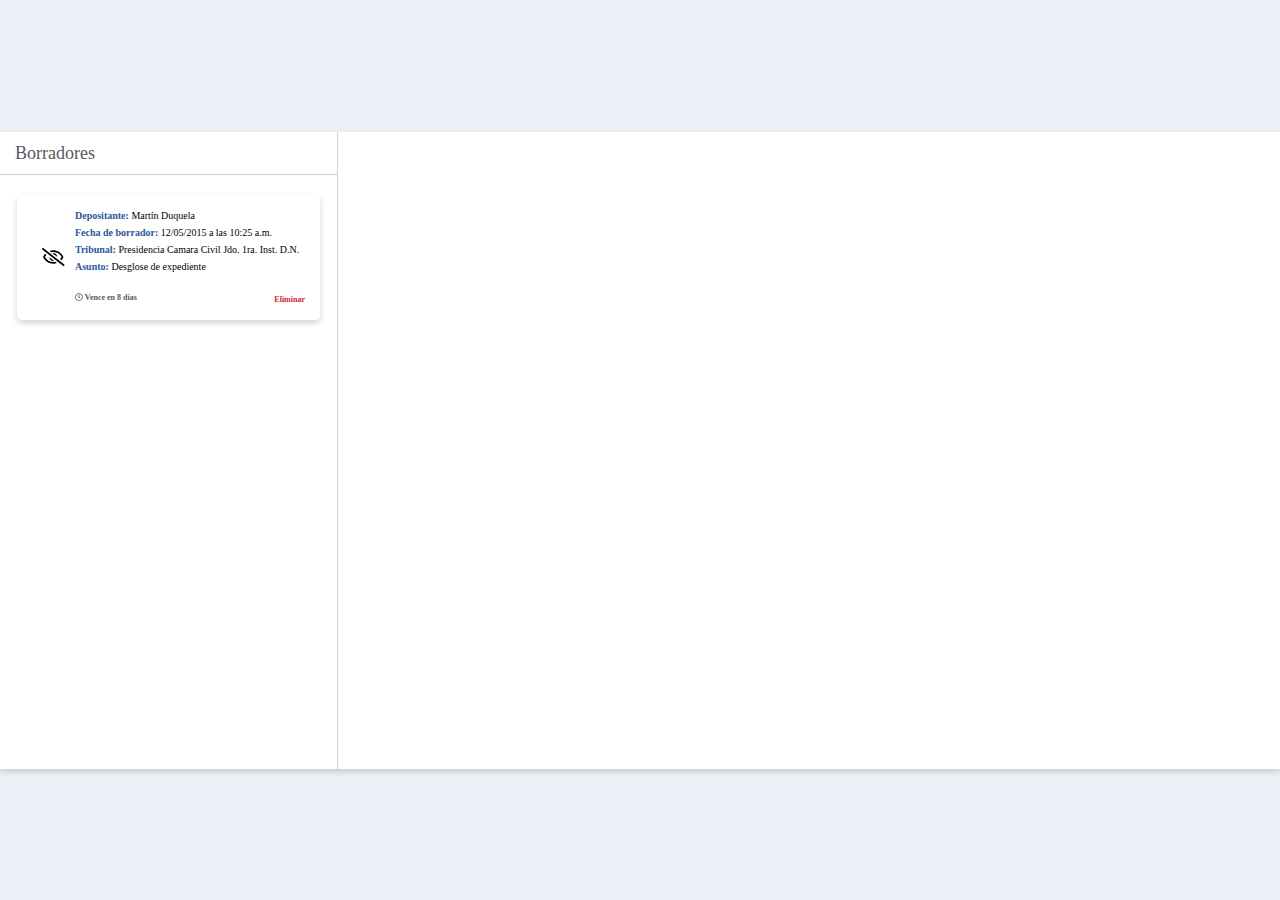
==== index.html @ 06bbc662 "Card borradores" ====
<!DOCTYPE html>
<html lang="en">
<head>
    <meta charset="UTF-8">
    <meta http-equiv="X-UA-Compatible" content="IE=edge">
    <meta name="viewport" content="width=device-width, initial-scale=1.0">
    <link href="/assets/css/styles.css" rel="stylesheet">
    <title>Poder Judicial de la República Dominicana</title>
</head>
<body>
    <main class="container">
        <div class="expediente">
            <div class="borradores">
                <div class="borradores__title">
                    <h1>Borradores</h1>
                </div>
                <div class="borradores__container">
                    <div class="borradores__borrador">
                        <div class="borrador__icon">
                            <i class="far fa-eye-slash"></i>
                        </div>
                        <div class="borrador__details">
                            <p><span>Depositante:</span> Martín Duquela</p>
                            <p><span>Fecha de borrador:</span> 12/05/2015 a las 10:25 a.m.</p>
                            <p><span>Tribunal:</span> Presidencia Camara Civil Jdo. 1ra. Inst. D.N.</p>
                            <p><span>Asunto:</span> Desglose de expediente</p>
                            <div class="borrador__footer">
                                <div class="borrador__date">
                                    <i class="far fa-clock"></i> Vence en 8 días
                                </div>
                                <div class="borrador__button">
                                    <a class="borrador__link" href="">Eliminar</a>
                                </div>
                            </div>
                        </div>
                    </div>
                </div>
            </div>

        </div>
    </main>

    <script src="/assets/fontawesome/js/all.js"></script>
</body>
</html>
---- assets/css/styles.css ----
:root {

    /* Colors: */
    --unnamed-color-010710: #010710;
    --unnamed-color-1b334b: #1B334B;
    --unnamed-color-2b589a: #2B589A;
    --unnamed-color-0047ba: #0047BA;
    --unnamed-color-0050dd: #0050DD;
    --unnamed-color-0197cd: #0197CD;
    --unnamed-color-b6d6e1: #B6D6E1;
    --unnamed-color-f1fffa: #F1FFFA;
    --unnamed-color-5e5d62: #5E5D62;
    --unnamed-color-d7d2cb: #D7D2CB;
    --unnamed-color-e6e6e6: #E6E6E6;
    --unnamed-color-f2f2f2: #F2F2F2;
    --unnamed-color-ffffff: #FFFFFF;
    --unnamed-color-20994a: #20994A;
    --unnamed-color-ce2529: #CE2529;
    --unnamed-color-ef3340: #EF3340;
    --unnamed-color-dbd42e: #DBD42E;

    /* Dimensiones */
    --full-width: 1322px;
    --full-height: 637px;

}

h1, h2, h3, h4, h5, h6 {
    font-size: 16px;
}

* {
    margin: 0;
    padding: 0;
}

body {
    font-family: Helvetica Neue;
    background-color: #EDF1F7;
}

.container {
    width: 100vw;
    height: 100vh;
    display: flex;
    justify-content: center;
    align-items: center;
}

.expediente {
    width: var(--full-width);
    height: var(--full-height);
    background-color: var(--unnamed-color-ffffff) 0% 0% no-repeat padding-box;
    background: #FFFFFF 0% 0% no-repeat padding-box;
    box-shadow: 0px 3px 6px #00000029;
    opacity: 1;
}

.borradores {
    width: 337px;
    height: 100%;
    display: flex;
    flex-wrap: wrap;
    flex-direction: column;
    align-items: center;
    border-right: solid 1.5px #D3D3D3;
}

.borradores__title {
    width: 100%;
    border-bottom: solid 1.5px #70707059;
    margin-bottom: 20px;
}

.borradores__title h1 {
    font-size: 18px;
    line-height: 22;
    text-align: left;
    font: normal normal normal 18px/22px Helvetica Neue;
    letter-spacing: 0px;
    padding: 10px 15px;
    color: #575962;
    opacity: 1;
}

.borradores__container {
    width: 303px;
    display: flex;
    justify-content: center;
}

.borradores__borrador {
    width: 303px;
    display: flex;
    flex-wrap: wrap;
    background: var(--unnamed-color-ffffff) 0% 0% no-repeat padding-box;
    background: #FFFFFF 0% 0% no-repeat padding-box;
    box-shadow: 0px 3px 6px #0000002E;
    opacity: 1;
    border-radius: 5px;
    padding: 15px;
    font-size: 10px;
    line-height: 12px;
}

.borrador__icon {
    width: 43px;
    display: flex;
    justify-content: center;
    align-items: center;
    font-size: 18px;
}

.borrador__details {
    width: calc(100% - 43px);
}

.borrador__details p {
    margin-bottom: 5px;
}

.borrador__details span {
    color: var(--unnamed-color-2b589a);
    text-align: left;
    font: normal normal bold 10px/12px Helvetica Neue;
    letter-spacing: 0px;
    color: #2B589A;
}

.borrador__footer {
    width: 100%;
    margin-top: 20px;
    display: flex;
    justify-content: space-between;
}

.borrador__date {
    text-align: left;
    font: normal normal bold 8px/10px Helvetica Neue;
    letter-spacing: 0px;
    color: #575962;
    opacity: 1;
}

.borrador__link {
    color: var(--unnamed-color-ce2529);
    text-align: left;
    font: normal normal bold 8px/10px Helvetica Neue;
    letter-spacing: 0px;
    color: #CE2529;
    opacity: 1;
    text-decoration: none;
}
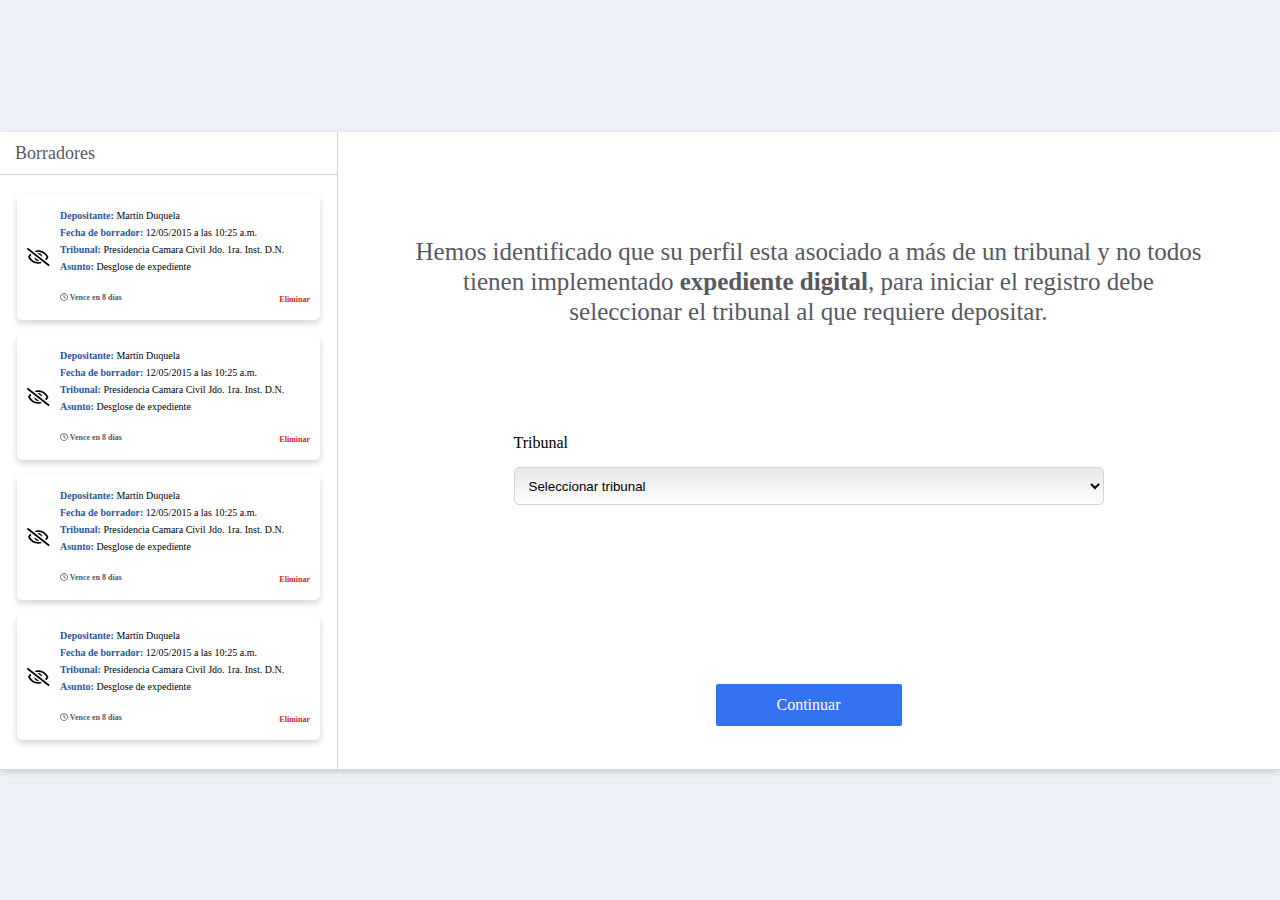
==== commit 329850b7: "Pantalla de seleccion de tribunal terminada" ====
--- a/index.html
+++ b/index.html
@@ -29,14 +29,89 @@
                                     <i class="far fa-clock"></i> Vence en 8 días
                                 </div>
                                 <div class="borrador__button">
-                                    <a class="borrador__link" href="">Eliminar</a>
+                                    <a class="borrador__delete" href="#">Eliminar</a>
                                 </div>
                             </div>
                         </div>
                     </div>
+                    <div class="borradores__borrador">
+                        <div class="borrador__icon">
+                            <i class="far fa-eye-slash"></i>
+                        </div>
+                        <div class="borrador__details">
+                            <p><span>Depositante:</span> Martín Duquela</p>
+                            <p><span>Fecha de borrador:</span> 12/05/2015 a las 10:25 a.m.</p>
+                            <p><span>Tribunal:</span> Presidencia Camara Civil Jdo. 1ra. Inst. D.N.</p>
+                            <p><span>Asunto:</span> Desglose de expediente</p>
+                            <div class="borrador__footer">
+                                <div class="borrador__date">
+                                    <i class="far fa-clock"></i> Vence en 8 días
+                                </div>
+                                <div class="borrador__button">
+                                    <a class="borrador__delete" href="#">Eliminar</a>
+                                </div>
+                            </div>
+                        </div>
+                    </div>
+                    <div class="borradores__borrador">
+                        <div class="borrador__icon">
+                            <i class="far fa-eye-slash"></i>
+                        </div>
+                        <div class="borrador__details">
+                            <p><span>Depositante:</span> Martín Duquela</p>
+                            <p><span>Fecha de borrador:</span> 12/05/2015 a las 10:25 a.m.</p>
+                            <p><span>Tribunal:</span> Presidencia Camara Civil Jdo. 1ra. Inst. D.N.</p>
+                            <p><span>Asunto:</span> Desglose de expediente</p>
+                            <div class="borrador__footer">
+                                <div class="borrador__date">
+                                    <i class="far fa-clock"></i> Vence en 8 días
+                                </div>
+                                <div class="borrador__button">
+                                    <a class="borrador__delete" href="#">Eliminar</a>
+                                </div>
+                            </div>
+                        </div>
+                    </div>
+                    <div class="borradores__borrador">
+                        <div class="borrador__icon">
+                            <i class="far fa-eye-slash"></i>
+                        </div>
+                        <div class="borrador__details">
+                            <p><span>Depositante:</span> Martín Duquela</p>
+                            <p><span>Fecha de borrador:</span> 12/05/2015 a las 10:25 a.m.</p>
+                            <p><span>Tribunal:</span> Presidencia Camara Civil Jdo. 1ra. Inst. D.N.</p>
+                            <p><span>Asunto:</span> Desglose de expediente</p>
+                            <div class="borrador__footer">
+                                <div class="borrador__date">
+                                    <i class="far fa-clock"></i> Vence en 8 días
+                                </div>
+                                <div class="borrador__button">
+                                    <a class="borrador__delete" href="#">Eliminar</a>
+                                </div>
+                            </div>
+                        </div>
+                    </div>
+                        
                 </div>
             </div>
-
+            <div class="block-right">
+                <div class="block-right__text">
+                    <p>Hemos identificado que su perfil esta asociado a más de un tribunal y no todos tienen implementado <span>expediente digital</span>, para iniciar el registro debe seleccionar el tribunal al que requiere depositar.</p>
+                </div>
+                <div class="block-right__form">
+                    <form action="">
+                        <label for="tribunal"> Tribunal
+                            <select name="tribunal">
+                                <option value="Seleccionar tribunal" selected>Seleccionar tribunal</option>
+                                <option value="Presidencia Camara Civil Jdo. 1ra. Inst. D.N.">Presidencia Camara Civil Jdo. 1ra. Inst. D.N.</option>
+                                <option value="Tribunal superior administrativo">Tribunal superior administrativo</option>
+                                <option value="Suprema corte de justicia">Suprema corte de justicia</option>
+                            </select>
+                        </label>
+                    </form>
+                    <a class="block-right__button" href="">Continuar</a>
+                </div>
+            </div>
         </div>
     </main>
 
--- a/assets/css/styles.css
+++ b/assets/css/styles.css
@@ -37,6 +37,7 @@
 body {
     font-family: Helvetica Neue;
     background-color: #EDF1F7;
+    font-weight: 300;
 }
 
 .container {
@@ -50,17 +51,16 @@
 .expediente {
     width: var(--full-width);
     height: var(--full-height);
+    display: flex;
     background-color: var(--unnamed-color-ffffff) 0% 0% no-repeat padding-box;
     background: #FFFFFF 0% 0% no-repeat padding-box;
     box-shadow: 0px 3px 6px #00000029;
-    opacity: 1;
 }
 
 .borradores {
     width: 337px;
     height: 100%;
     display: flex;
-    flex-wrap: wrap;
     flex-direction: column;
     align-items: center;
     border-right: solid 1.5px #D3D3D3;
@@ -69,24 +69,25 @@
 .borradores__title {
     width: 100%;
     border-bottom: solid 1.5px #70707059;
-    margin-bottom: 20px;
 }
 
 .borradores__title h1 {
+    font-family: Helvetica Neue;
     font-size: 18px;
-    line-height: 22;
-    text-align: left;
-    font: normal normal normal 18px/22px Helvetica Neue;
+    color: #575962;
+    line-height: 22px;
+    text-align: left;
+    font-weight: 300;
     letter-spacing: 0px;
     padding: 10px 15px;
-    color: #575962;
-    opacity: 1;
 }
 
 .borradores__container {
     width: 303px;
     display: flex;
-    justify-content: center;
+    flex-wrap: wrap;
+    justify-content: center;
+    padding-top: 20px;
 }
 
 .borradores__borrador {
@@ -96,11 +97,16 @@
     background: var(--unnamed-color-ffffff) 0% 0% no-repeat padding-box;
     background: #FFFFFF 0% 0% no-repeat padding-box;
     box-shadow: 0px 3px 6px #0000002E;
-    opacity: 1;
     border-radius: 5px;
-    padding: 15px;
+    padding: 15px 0px;
     font-size: 10px;
     line-height: 12px;
+    margin-bottom: 15px;
+    cursor: pointer;
+}
+
+.borradores__borrador:hover {
+    background-color: #F2F2F2;
 }
 
 .borrador__icon {
@@ -139,15 +145,91 @@
     font: normal normal bold 8px/10px Helvetica Neue;
     letter-spacing: 0px;
     color: #575962;
-    opacity: 1;
-}
-
-.borrador__link {
+}
+
+.borrador__button {
+    margin-right: 10px;
+}
+
+.borrador__delete {
     color: var(--unnamed-color-ce2529);
     text-align: left;
     font: normal normal bold 8px/10px Helvetica Neue;
     letter-spacing: 0px;
     color: #CE2529;
-    opacity: 1;
     text-decoration: none;
-}+}
+
+.block-right {
+    width: calc(100% - 339px);
+    display: flex;
+    flex-direction: column;
+    align-items: center;
+    margin: 105px 0px 60px 0px;
+}
+
+.block-right__text {
+    width: 792px;
+    font-size: 25px;
+    line-height: 30px;
+    font-weight: 300;
+    color: #575962;
+    text-align: center;
+    letter-spacing: 0px;
+    margin-bottom: 107px;
+}
+
+.block-right__text span {
+    text-align: center;
+    font: normal normal bold Helvetica Neue;
+    letter-spacing: 0px;
+    color: #575962;
+    font-weight: bold;
+}
+
+form {
+    width: 100%;
+    display: flex;
+    justify-content: center;
+}
+
+form label {
+    width: 100%;
+    margin-bottom: 179px;
+}
+
+.block-right__form {
+    width: 590px;
+    display: flex;
+    justify-content: center;
+    flex-wrap: wrap;
+}
+
+.block-right__button {
+    width: 186px;
+    height: 42px;
+    display: flex;
+    justify-content: center;
+    align-items: center;
+    background-color: #3572F2;
+    border-radius: 2px;
+    color: white;
+    text-decoration: none;
+}
+
+.block-right__button:hover {
+    background-color: #2F6CEC;
+}
+
+form select {
+    width: 100%;
+    height: 38px;
+    padding: 10px;
+    background-color: white;
+    border: solid 1px;
+    border-radius: 5px;
+    background: transparent linear-gradient(180deg, #E8E8E8 0%, #FEFEFE 100%) 0% 0% no-repeat padding-box;
+    border: 1px solid #CED4DA;
+    border-radius: 5px;
+    margin-top: 15px;
+}
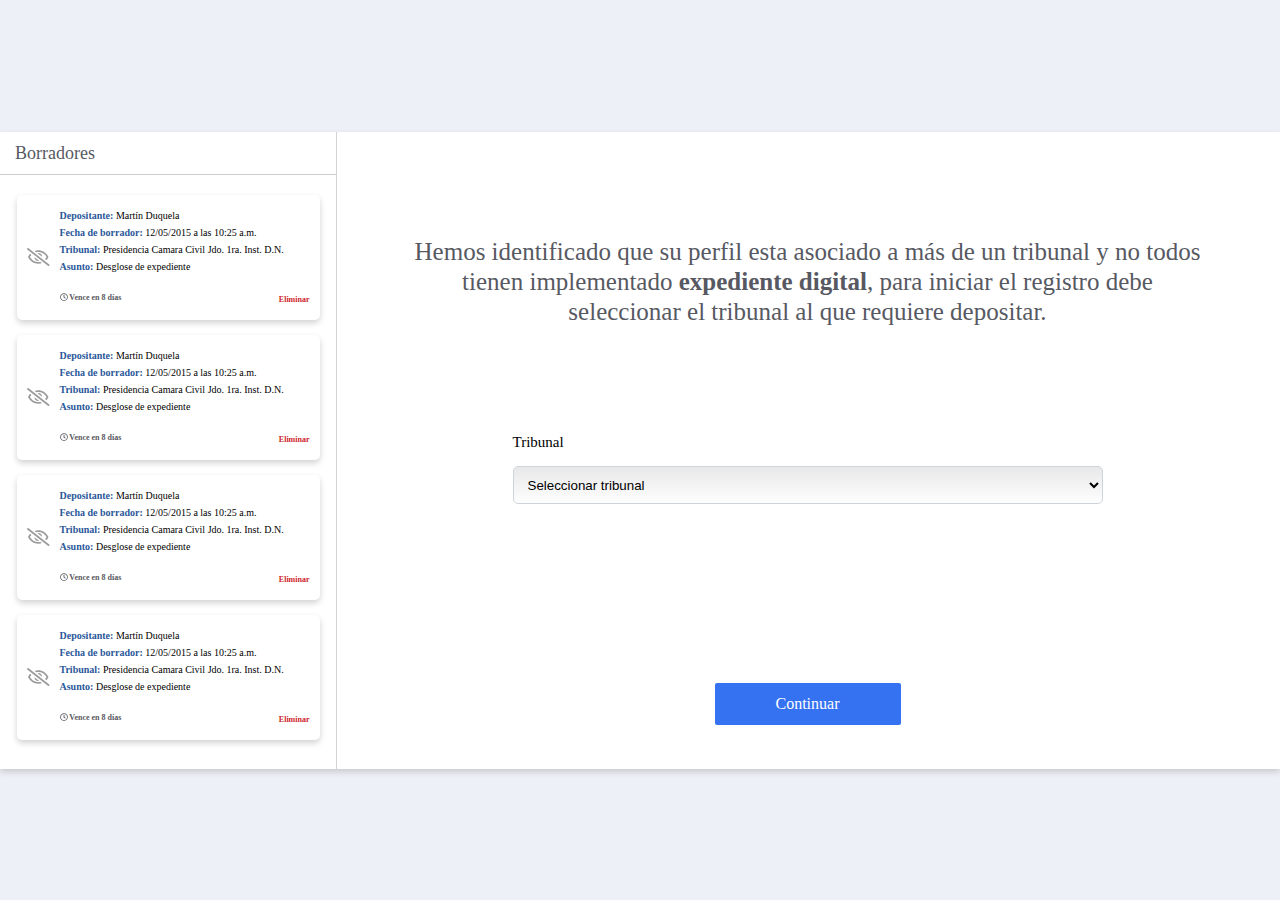
==== commit fca1585d: "Modificaciones a la pantalla de Tribunal" ====
--- a/index.html
+++ b/index.html
@@ -4,12 +4,14 @@
     <meta charset="UTF-8">
     <meta http-equiv="X-UA-Compatible" content="IE=edge">
     <meta name="viewport" content="width=device-width, initial-scale=1.0">
+    <script type="text/javascript" src="/assets/js/main.js"></script>
+    <link rel="icon" href="/assets/img/favicon.png" sizes="32x32" />
     <link href="/assets/css/styles.css" rel="stylesheet">
     <title>Poder Judicial de la República Dominicana</title>
 </head>
 <body>
-    <main class="container">
-        <div class="expediente">
+    <main class="tribunal">
+        <div class="tribunal__container">
             <div class="borradores">
                 <div class="borradores__title">
                     <h1>Borradores</h1>
@@ -109,7 +111,7 @@
                             </select>
                         </label>
                     </form>
-                    <a class="block-right__button" href="">Continuar</a>
+                    <a class="block-right__button" href="/expediente.html">Continuar</a>
                 </div>
             </div>
         </div>
--- a/assets/css/styles.css
+++ b/assets/css/styles.css
@@ -25,6 +25,8 @@
 
 }
 
+@import url('https://fonts.googleapis.com/css2?family=Roboto:wght@100;300;400;500&display=swap');
+
 h1, h2, h3, h4, h5, h6 {
     font-size: 16px;
 }
@@ -32,6 +34,7 @@
 * {
     margin: 0;
     padding: 0;
+    box-sizing: border-box;
 }
 
 body {
@@ -40,7 +43,10 @@
     font-weight: 300;
 }
 
-.container {
+/********************************
+**  SCREEN TRIBUNAL
+*********************************/
+.tribunal {
     width: 100vw;
     height: 100vh;
     display: flex;
@@ -48,7 +54,7 @@
     align-items: center;
 }
 
-.expediente {
+.tribunal__container {
     width: var(--full-width);
     height: var(--full-height);
     display: flex;
@@ -115,6 +121,7 @@
     justify-content: center;
     align-items: center;
     font-size: 18px;
+    color: #9B9B9B;
 }
 
 .borrador__details {
@@ -156,7 +163,6 @@
     text-align: left;
     font: normal normal bold 8px/10px Helvetica Neue;
     letter-spacing: 0px;
-    color: #CE2529;
     text-decoration: none;
 }
 
@@ -187,13 +193,13 @@
     font-weight: bold;
 }
 
-form {
-    width: 100%;
-    display: flex;
-    justify-content: center;
-}
-
-form label {
+.tribunal form {
+    width: 100%;
+    display: flex;
+    justify-content: center;
+}
+
+.tribunal form label {
     width: 100%;
     margin-bottom: 179px;
 }
@@ -205,23 +211,7 @@
     flex-wrap: wrap;
 }
 
-.block-right__button {
-    width: 186px;
-    height: 42px;
-    display: flex;
-    justify-content: center;
-    align-items: center;
-    background-color: #3572F2;
-    border-radius: 2px;
-    color: white;
-    text-decoration: none;
-}
-
-.block-right__button:hover {
-    background-color: #2F6CEC;
-}
-
-form select {
+.tribunal form select {
     width: 100%;
     height: 38px;
     padding: 10px;
@@ -233,3 +223,405 @@
     border-radius: 5px;
     margin-top: 15px;
 }
+
+.block-right__button {
+    width: 186px;
+    height: 42px;
+    display: flex;
+    justify-content: center;
+    align-items: center;
+    background-color: #3572F2;
+    border-radius: 2px;
+    color: white;
+    text-decoration: none;
+}
+
+.block-right__button:hover {
+    background-color: #2F6CEC;
+}
+
+/********************************
+**  SCREEN EXPEDIENTE
+*********************************/
+.expedientes {
+    width: 100vw;
+    display: flex;
+    justify-content: center;
+    align-items: center;
+}
+
+.expedientes__container {
+    width: calc(100% - 50px);
+    height: calc(100% - 50px);
+    display: flex;
+    flex-wrap: wrap;
+    flex-direction: column;
+    margin-top: 30px;
+}
+
+.header__screen {
+    width: 100%;
+    display: flex;
+    justify-content: space-between;
+    margin-bottom: 5px;
+}
+
+.back__btn a {
+    text-align: left;
+    font-family: Helvetica Neue;
+    letter-spacing: 0px;
+    color: #131414;
+    font-size: 20px;
+    line-height: 24px;
+    text-decoration: none;
+}
+
+.borradores__disponibles a {
+    height: 100%;
+    display: flex;
+    justify-content: center;
+    align-items: center;
+    font-family: Helvetica Neue;
+    font-size: 11px;
+    line-height: 13px;
+    color: var(--unnamed-color-0050dd);
+    text-align: left;
+    letter-spacing: 0px;
+    text-decoration: none;
+    font-weight: 400;
+}
+
+.borradores__disponibles svg {
+    margin-right: 5px;
+    font-size: 20px;
+}
+
+.screen__body {
+    width: 100%;
+    padding: 25px;
+    background: var(--unnamed-color-ffffff) 0% 0% no-repeat padding-box;
+    background: #FFFFFF 0% 0% no-repeat padding-box;
+    box-shadow: 0px 3px 6px #00000029;
+}
+
+.body__header {
+    width: 100%;
+    margin-bottom: 30px;
+}
+
+.screen__header {
+    width: 100%;
+    border-bottom: 2px solid #EDF1F7;
+    padding-bottom: 13px;
+}
+
+.screen__header h1 {
+    font-size: 20px;
+    font-family: Helvetica Neue;
+    line-height: 25px;
+    text-align: left;
+    font-weight: 400;
+    letter-spacing: 0px;
+    color: #577FF6;
+}
+
+.panel__tabs {
+    width: 100%;
+    height: 88px;
+    margin-top: 14px;
+}
+
+.panel__tabs__container {
+    width: 100%;
+    height: 100%;
+    display: flex;
+    flex-direction: row;
+    justify-content: space-between;
+    align-items: center;
+    list-style: none;
+}
+
+.panel__tab {
+    width: 100%;
+    height: 100%;
+    display: flex;
+    align-items: center;
+    color: #000000;
+    position: relative;
+}
+
+.panel__tab h3 {
+    margin-left: 30px;
+    font-family: 'Roboto', sans-serif;
+    font-size: 23px;
+    line-height: 30px;
+    font-weight: 300;
+}
+
+.tab__active {
+    background-color: #F4FBFD;
+    position: relative;
+}
+
+.tab__active::after {
+    content: "";
+    width: 0;
+    height: 0;
+    position: absolute;
+    right: -13px;
+    border-top: 45px solid transparent;
+    border-left: 15px solid #F4FBFD;
+    border-bottom: 45px solid transparent;
+}
+
+.tab__active:last-child::after {
+    border: none;
+}
+
+.tab__completed {
+    background-color: var(--unnamed-color-2b589a);
+    position: relative;
+    color: #fff;
+    z-index: 5;
+}
+
+.tab__completed::after {
+    content: "";
+    width: 0;
+    height: 0;
+    position: absolute;
+    right: -15px;
+    border-top: 45px solid transparent;
+    border-left: 15px solid #2b589a;
+    border-bottom: 45px solid transparent;
+}
+
+.panel__progress-bar {
+    width: 100%;
+    height: 6px;
+    background-color: #F7F7F7;
+    position: relative;
+}
+
+.progress__bar {
+    width: 0%;
+    /* animation-duration: 1s;
+    animation-name: width-animation; */
+    height: 6px;
+    background-color: #84CE3F;
+    transition: width 1s ease;
+}
+
+@keyframes width-animation {
+    from {
+        width: 0%;
+    }
+    to {
+        width: 100%;
+    }
+}
+
+@keyframes width-back {
+    from {
+        width: 100%;
+    }
+    to {
+        width: 0%;
+    }
+}
+
+.actions__buttons {
+    width: 100%;
+    height: 46px;
+    display: flex;
+}
+
+.actions__link {
+    width: 46px;
+    height: 46px;
+    display: flex;
+    justify-content: center;
+    align-items: center;
+    font-size: 14px;
+    background-color: #fff;
+    border: 1px solid #CED4DA;
+    color: var(--unnamed-color-2b589a);
+}
+
+.actions__link:hover {
+    background-color: #264E8F;
+    color: white;
+    border-color: #264E8F;
+}
+
+.actions__link:first-child {
+    border-radius: 10px 0px 0px 10px;
+}
+
+.actions__link:last-child {
+    border-radius: 0px 10px 10px 0px;
+}
+
+.step__content {
+    width: 100%;
+    display: none;
+}
+
+.step__active {
+    display: block;
+}
+
+.step__content-title {
+    font-family: Helvetica Neue;
+    font-size: 16px;
+    line-height: 19px;
+    font-weight: 400;
+    color: var(--unnamed-color-5e5d62);
+    letter-spacing: 0px;
+    text-align: left;
+}
+
+
+
+.body__content-footer {
+    width: 100%;
+    display: flex;
+    justify-content: space-between;
+    align-items: center;
+}
+
+.body__footer-right {
+    display: flex;
+    align-items: center;
+}
+
+.body__footer-right a {
+    margin-left: 10px;
+    cursor: pointer
+}
+
+.disabled__button {
+    pointer-events: none;
+    cursor: default;
+    background-color: #C7C7C7;
+    color: var(--unnamed-color-5e5d62);
+}
+
+/********************************
+**  FORMS
+*********************************/
+label {
+    width: 100%;
+    margin-bottom: 5px;
+    font-size: 15px;
+    line-height: 17px;
+}
+
+label span {
+    color: var(--unnamed-color-ce2529);
+}
+
+form select {
+    width: 100%;
+    height: 38px;
+    padding: 10px;
+    background-color: white;
+    border: solid 1px;
+    border-radius: 5px;
+    background: transparent linear-gradient(180deg, #E8E8E8 0%, #FEFEFE 100%) 0% 0% no-repeat padding-box;
+    border: 1px solid #CED4DA;
+    border-radius: 5px;
+}
+
+.form__group {
+    width: 100%;
+    display: flex;
+    flex-wrap: wrap;
+    justify-content: center;
+    align-items: center;
+    margin-top: 15px;
+}
+
+.form__group:first-child {
+    margin-top: 0px;
+}
+
+input {
+    width: 100%;
+    height: 37px;
+    background-color: var(--unnamed-color-ffffff);
+    border: 1px solid #CED4DA;
+    border-radius: 4px;
+    padding: 10px;
+}
+
+input[disabled="disabled"] {
+    background-color: #ECECEC;
+    border: 1px solid #CED4DA;
+    border-radius: 4px;
+}
+
+/********************************
+**  COMPONENTE DESPOSITANTE
+*********************************/
+.recepcion__content {
+    width: 100%;
+    display: flex;
+    flex-wrap: wrap;
+    justify-content: space-between;
+}
+
+.body__content-depositante {
+    width: 450px;
+    background-color: var(--unnamed-color-ffffff);
+    border: 2px solid #D8D8D8;
+    border-radius: 10px;
+    padding: 15px 20px;
+}
+
+.step__content-title {
+    font-family: Helvetica Neue;
+    font-size: 16px;
+    line-height: 19px;
+    font-weight: 400;
+    color: var(--unnamed-color-5e5d62);
+    letter-spacing: 0px;
+    text-align: left;
+    border-bottom: 2px solid #D8D8D8;
+    padding-bottom: 15px;
+    margin-bottom: 25px;
+}
+
+.depositante__form {
+    width: 100%;
+    display: flex;
+    flex-wrap: wrap;
+    justify-content: space-between;
+}
+
+.id a {
+    width: 49px;
+    height: 37px;
+    background: #3572F2 0% 0% no-repeat padding-box;
+    border: 1px solid #2166F0;
+    display: flex;
+    justify-content: center;
+    align-items: center;
+    color: #fff;
+}
+
+.id input {
+    width: calc(100% - 49px);
+    border-radius: 4px 0px 0px 4px;
+}
+
+.column {
+    width: calc((100% / 2) - 19.5px);
+}
+
+/********************************
+**  COMPONENTE DEPOSITO
+*********************************/
+.body__content-deposito {
+    width: calc(100% - 480px);
+}